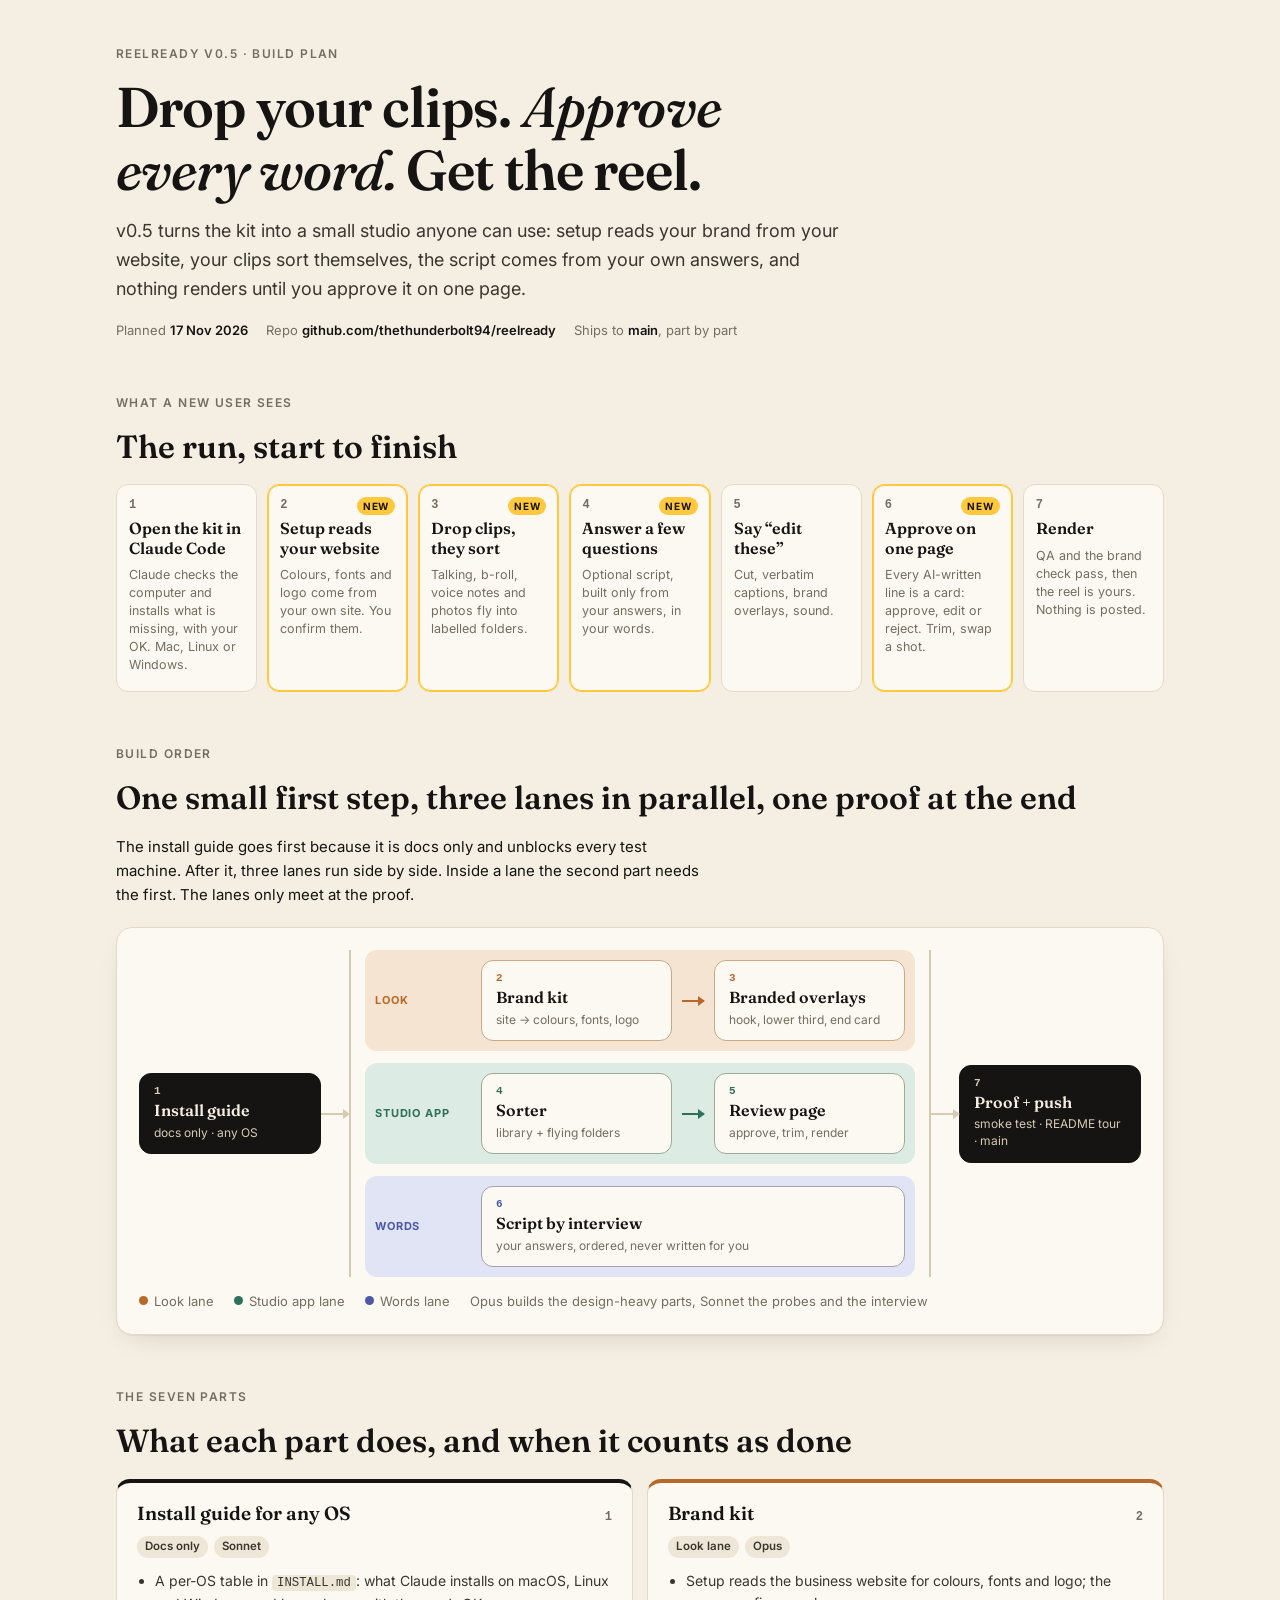
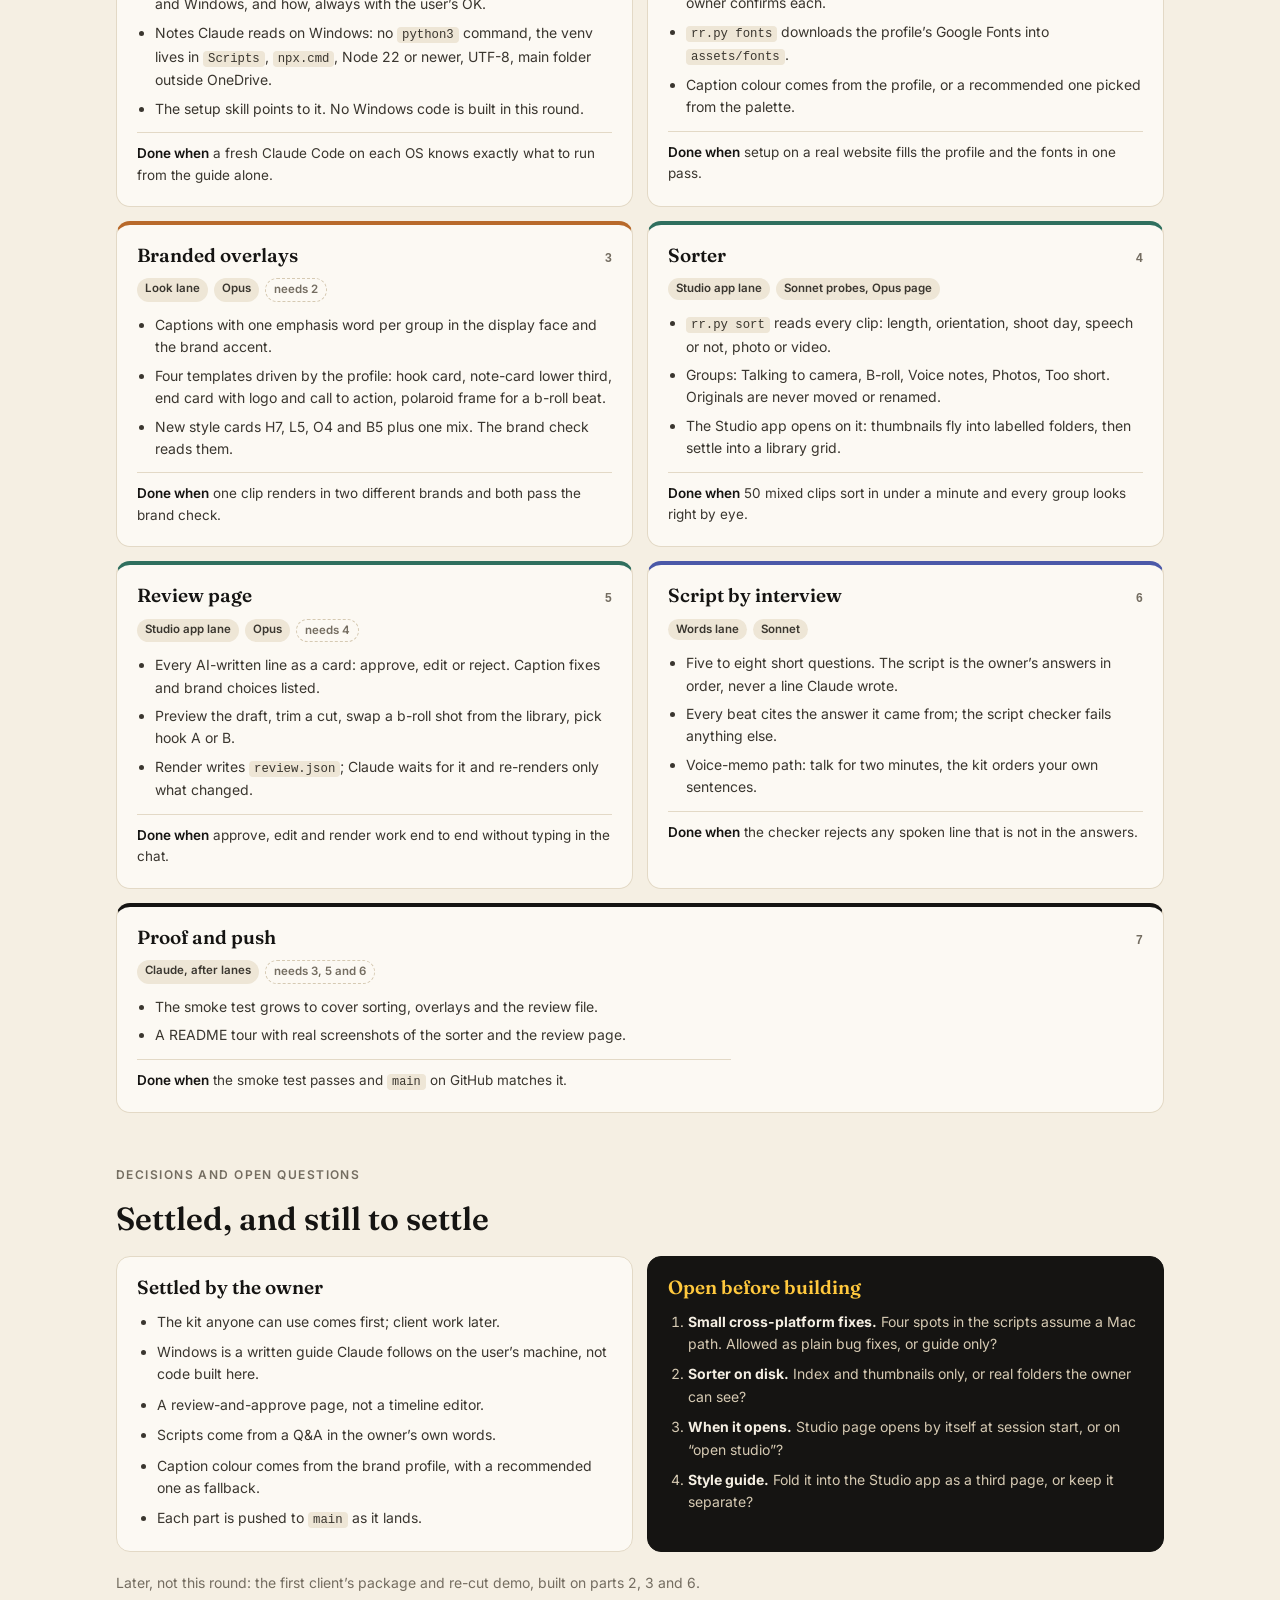
==== docs/roadmap-v0.5.html @ e8cb3b05 "docs: v0.5 Studio roadmap (build order visual) and revised plan Kit-first plan: install guide for an" ====
<!doctype html>
<html lang="en">
<head>
<meta charset="utf-8">
<meta name="viewport" content="width=device-width, initial-scale=1, viewport-fit=cover">
<title>ReelReady Studio Roadmap</title>
<meta name="claude:viewport-fit-sides" content="cover">
<link rel="preconnect" href="https://fonts.googleapis.com">
<link rel="preconnect" href="https://fonts.gstatic.com" crossorigin>
<link rel="stylesheet" href="https://fonts.googleapis.com/css2?family=Fraunces:ital,opsz,wght@0,9..144,300..800;1,9..144,300..800&family=Inter:wght@400..800&display=swap">
<style>
/* Layout: one reading column; a lane diagram (start, three parallel lanes, finish) carries the build order. */
:root{
  --bg:#F5EFE3; --paper:#FCF9F3; --panel:#EEE6D6; --ink:#151412; --ink2:#3A362F; --muted:#746D61;
  --line:#E3D9C6; --line2:#D6CAB3; --accent:#FFC83D; --accent-ink:#1B1500;
  --look:#B8692A; --look-bg:#F6E4D2; --app:#2F6F5E; --app-bg:#DCEBE4; --words:#4B59A8; --words-bg:#E1E4F4;
  --shadow:0 1px 0 rgba(21,20,18,.04),0 10px 30px -14px rgba(21,20,18,.2);
  --serif:"Fraunces","Iowan Old Style",Palatino,Georgia,serif;
  --sans:"Inter",ui-sans-serif,system-ui,-apple-system,"Segoe UI",Roboto,Arial,sans-serif;
  --mono:ui-monospace,"SF Mono",Menlo,Consolas,monospace;
}
@media (prefers-color-scheme:dark){:root:not([data-theme="light"]){
  --bg:#12110F; --paper:#1C1B18; --panel:#23211D; --ink:#F4EFE6; --ink2:#D8D1C4; --muted:#A39C8F;
  --line:#2D2A25; --line2:#3B372F; --accent:#FFC83D; --accent-ink:#1B1500;
  --look:#E8A065; --look-bg:#3A2716; --app:#7CC3AE; --app-bg:#17302A; --words:#A3AEEB; --words-bg:#22264A;
  --shadow:0 1px 0 rgba(0,0,0,.2),0 12px 30px -14px rgba(0,0,0,.6); color-scheme:dark }}
:root[data-theme="dark"]{
  --bg:#12110F; --paper:#1C1B18; --panel:#23211D; --ink:#F4EFE6; --ink2:#D8D1C4; --muted:#A39C8F;
  --line:#2D2A25; --line2:#3B372F; --accent:#FFC83D; --accent-ink:#1B1500;
  --look:#E8A065; --look-bg:#3A2716; --app:#7CC3AE; --app-bg:#17302A; --words:#A3AEEB; --words-bg:#22264A;
  --shadow:0 1px 0 rgba(0,0,0,.2),0 12px 30px -14px rgba(0,0,0,.6); color-scheme:dark }
*{box-sizing:border-box}
body{background:var(--bg);color:var(--ink);font:15px/1.6 var(--sans)}
.wrap{max-width:1080px;margin:0 auto;padding-block:40px 72px;
  padding-left:max(16px,env(safe-area-inset-left,0px));padding-right:max(16px,env(safe-area-inset-right,0px));
  display:flex;flex-direction:column;gap:56px}
h1,h2,h3{font-family:var(--serif);font-weight:600;line-height:1.12;text-wrap:balance;margin:0}
h1{font-size:clamp(34px,6vw,56px);letter-spacing:-.015em}
h1 em{font-style:italic;font-weight:500}
h2{font-size:clamp(24px,3.4vw,32px)}
h3{font-size:19px}
p{margin:0;max-width:66ch}
.eyebrow{font:600 12px/1 var(--sans);letter-spacing:.12em;text-transform:uppercase;color:var(--muted)}
.lede{font-size:18px;color:var(--ink2)}
code{font-family:var(--mono);font-size:.88em;background:var(--panel);padding:1px 5px;border-radius:4px}
header{display:flex;flex-direction:column;gap:16px}
.stamp{display:flex;flex-wrap:wrap;gap:8px 18px;color:var(--muted);font-size:13px}
.stamp b{color:var(--ink);font-weight:600}
section{display:flex;flex-direction:column;gap:20px}

/* journey */
.journey{list-style:none;margin:0;padding:0;display:grid;grid-template-columns:repeat(7,minmax(0,1fr));gap:10px;counter-reset:j}
.journey li{background:var(--paper);border:1px solid var(--line);border-radius:12px;padding:14px 12px 16px;
  display:flex;flex-direction:column;gap:8px;min-width:0;position:relative}
.journey li::before{counter-increment:j;content:counter(j);font:600 12px/1 var(--mono);color:var(--muted)}
.journey li strong{font-family:var(--serif);font-size:16px;font-weight:600;line-height:1.2}
.journey li span{font-size:12.5px;color:var(--muted);line-height:1.45}
.journey li.new{border-color:var(--accent);box-shadow:inset 0 0 0 1px var(--accent)}
.journey li.new::after{content:"new";position:absolute;top:12px;right:12px;font:700 10px/1 var(--sans);
  letter-spacing:.08em;text-transform:uppercase;background:var(--accent);color:var(--accent-ink);padding:4px 6px;border-radius:99px}

/* lane diagram */
.diagram{background:var(--paper);border:1px solid var(--line);border-radius:16px;padding:22px;box-shadow:var(--shadow);overflow-x:auto}
.flow{display:grid;grid-template-columns:minmax(150px,1fr) 28px minmax(0,3.2fr) 28px minmax(150px,1fr);align-items:center;min-width:760px}
.arrow{height:2px;background:var(--line2);position:relative}
.arrow::after{content:"";position:absolute;right:-1px;top:-4px;border:5px solid transparent;border-left:7px solid var(--line2);border-right:0}
.node{border:1px solid var(--line2);border-radius:12px;padding:12px 14px;background:var(--bg);display:flex;flex-direction:column;gap:4px;min-width:0}
.node .n{font:600 11px/1 var(--mono);color:var(--muted)}
.node b{font-family:var(--serif);font-size:16px;font-weight:600;line-height:1.2}
.node small{font-size:12px;color:var(--muted);line-height:1.4}
.node.edge{background:var(--ink);border-color:var(--ink);color:var(--bg)}
.node.edge .n,.node.edge small{color:var(--line2)}
.lanes{display:flex;flex-direction:column;gap:12px;border-left:2px solid var(--line2);border-right:2px solid var(--line2);padding:0 14px}
.lane{display:grid;grid-template-columns:96px minmax(0,1fr) 22px minmax(0,1fr);align-items:center;gap:10px;
  border-radius:12px;padding:10px;background:var(--lane-bg)}
.lane .tag{font:700 11px/1.2 var(--sans);letter-spacing:.08em;text-transform:uppercase;color:var(--lane)}
.lane .node{background:var(--paper);border-color:color-mix(in srgb,var(--lane) 35%,var(--line2))}
.lane .node .n{color:var(--lane)}
.lane .lone{grid-column:2 / span 3}
.lane.look{--lane:var(--look);--lane-bg:var(--look-bg)}
.lane.app{--lane:var(--app);--lane-bg:var(--app-bg)}
.lane.words{--lane:var(--words);--lane-bg:var(--words-bg)}
.lane .arrow{background:var(--lane)}
.lane .arrow::after{border-left-color:var(--lane)}
.legend{display:flex;flex-wrap:wrap;gap:8px 20px;font-size:13px;color:var(--muted);padding-top:14px}
.legend i{display:inline-block;width:9px;height:9px;border-radius:99px;margin-right:6px;vertical-align:1px}

/* parts */
.parts{display:grid;grid-template-columns:repeat(2,minmax(0,1fr));gap:14px}
.part{background:var(--paper);border:1px solid var(--line);border-radius:14px;padding:20px;display:flex;flex-direction:column;gap:12px;min-width:0;
  border-top:4px solid var(--lane,var(--ink))}
.part.look{--lane:var(--look)} .part.app{--lane:var(--app)} .part.words{--lane:var(--words)}
.part .top{display:flex;justify-content:space-between;align-items:baseline;gap:12px}
.part .top .n{font:600 12px/1 var(--mono);color:var(--muted)}
.meta{display:flex;flex-wrap:wrap;gap:6px}
.chip{font:600 11.5px/1 var(--sans);padding:5px 8px;border-radius:99px;background:var(--panel);color:var(--ink2);white-space:nowrap}
.chip.dep{background:transparent;border:1px dashed var(--line2);color:var(--muted)}
.part ul{margin:0;padding-left:18px;display:flex;flex-direction:column;gap:6px;color:var(--ink2);font-size:14px}
.done{font-size:13.5px;border-top:1px solid var(--line);padding-top:10px;color:var(--ink2)}
.done b{font-weight:600;color:var(--ink)}
.part.full{grid-column:1 / -1}

/* decisions + questions */
.two{display:grid;grid-template-columns:repeat(2,minmax(0,1fr));gap:14px}
.box{background:var(--paper);border:1px solid var(--line);border-radius:14px;padding:20px;display:flex;flex-direction:column;gap:12px;min-width:0}
.box ol,.box ul{margin:0;padding-left:20px;display:flex;flex-direction:column;gap:8px;font-size:14px;color:var(--ink2)}
.box.ask{background:var(--ink);color:var(--bg);border-color:var(--ink)}
.box.ask h3{color:var(--accent)}
.box.ask ol{color:var(--line2)}
.box.ask b{color:var(--bg)}
.later{font-size:14px;color:var(--muted)}

@media (max-width:860px){
  .journey{grid-template-columns:repeat(2,minmax(0,1fr))}
  .parts,.two{grid-template-columns:minmax(0,1fr)}
}
@media (max-width:420px){.journey{grid-template-columns:minmax(0,1fr)}}
@media (prefers-reduced-motion:no-preference){
  .journey li{animation:rise .5s both;animation-delay:calc(var(--i,0) * 60ms)}
  @keyframes rise{from{transform:translateY(6px)}to{transform:none}}
}
a:focus-visible{outline:2px solid var(--accent);outline-offset:2px}
</style>
</head>
<body>
<div class="wrap">
  <header>
    <span class="eyebrow">ReelReady v0.5 · build plan</span>
    <h1>Drop your clips. <em>Approve every word.</em> Get the reel.</h1>
    <p class="lede">v0.5 turns the kit into a small studio anyone can use: setup reads your brand from your website, your clips sort themselves, the script comes from your own answers, and nothing renders until you approve it on one page.</p>
    <div class="stamp"><span>Planned <b>17 Nov 2026</b></span><span>Repo <b>github.com/thethunderbolt94/reelready</b></span><span>Ships to <b>main</b>, part by part</span></div>
  </header>

  <section aria-labelledby="journey-h">
    <span class="eyebrow">What a new user sees</span>
    <h2 id="journey-h">The run, start to finish</h2>
    <ol class="journey">
      <li style="--i:0"><strong>Open the kit in Claude Code</strong><span>Claude checks the computer and installs what is missing, with your OK. Mac, Linux or Windows.</span></li>
      <li class="new" style="--i:1"><strong>Setup reads your website</strong><span>Colours, fonts and logo come from your own site. You confirm them.</span></li>
      <li class="new" style="--i:2"><strong>Drop clips, they sort</strong><span>Talking, b-roll, voice notes and photos fly into labelled folders.</span></li>
      <li class="new" style="--i:3"><strong>Answer a few questions</strong><span>Optional script, built only from your answers, in your words.</span></li>
      <li style="--i:4"><strong>Say “edit these”</strong><span>Cut, verbatim captions, brand overlays, sound.</span></li>
      <li class="new" style="--i:5"><strong>Approve on one page</strong><span>Every AI-written line is a card: approve, edit or reject. Trim, swap a shot.</span></li>
      <li style="--i:6"><strong>Render</strong><span>QA and the brand check pass, then the reel is yours. Nothing is posted.</span></li>
    </ol>
  </section>

  <section aria-labelledby="order-h">
    <span class="eyebrow">Build order</span>
    <h2 id="order-h">One small first step, three lanes in parallel, one proof at the end</h2>
    <p>The install guide goes first because it is docs only and unblocks every test machine. After it, three lanes run side by side. Inside a lane the second part needs the first. The lanes only meet at the proof.</p>
    <div class="diagram" role="img" aria-label="Build order: 1 install guide, then three parallel lanes: Look (2 brand kit then 3 branded overlays), Studio app (4 sorter then 5 review page), Words (6 script by interview), all ending in 7 proof and push.">
      <div class="flow">
        <div class="node edge"><span class="n">1</span><b>Install guide</b><small>docs only · any OS</small></div>
        <div class="arrow"></div>
        <div class="lanes">
          <div class="lane look"><span class="tag">Look</span>
            <div class="node"><span class="n">2</span><b>Brand kit</b><small>site → colours, fonts, logo</small></div>
            <div class="arrow"></div>
            <div class="node"><span class="n">3</span><b>Branded overlays</b><small>hook, lower third, end card</small></div>
          </div>
          <div class="lane app"><span class="tag">Studio app</span>
            <div class="node"><span class="n">4</span><b>Sorter</b><small>library + flying folders</small></div>
            <div class="arrow"></div>
            <div class="node"><span class="n">5</span><b>Review page</b><small>approve, trim, render</small></div>
          </div>
          <div class="lane words"><span class="tag">Words</span>
            <div class="node lone"><span class="n">6</span><b>Script by interview</b><small>your answers, ordered, never written for you</small></div>
          </div>
        </div>
        <div class="arrow"></div>
        <div class="node edge"><span class="n">7</span><b>Proof + push</b><small>smoke test · README tour · main</small></div>
      </div>
      <div class="legend"><span><i style="background:var(--look)"></i>Look lane</span><span><i style="background:var(--app)"></i>Studio app lane</span><span><i style="background:var(--words)"></i>Words lane</span><span>Opus builds the design-heavy parts, Sonnet the probes and the interview</span></div>
    </div>
  </section>

  <section aria-labelledby="parts-h">
    <span class="eyebrow">The seven parts</span>
    <h2 id="parts-h">What each part does, and when it counts as done</h2>
    <div class="parts">
      <article class="part">
        <div class="top"><h3>Install guide for any OS</h3><span class="n">1</span></div>
        <div class="meta"><span class="chip">Docs only</span><span class="chip">Sonnet</span></div>
        <ul>
          <li>A per-OS table in <code>INSTALL.md</code>: what Claude installs on macOS, Linux and Windows, and how, always with the user’s OK.</li>
          <li>Notes Claude reads on Windows: no <code>python3</code> command, the venv lives in <code>Scripts</code>, <code>npx.cmd</code>, Node 22 or newer, UTF-8, main folder outside OneDrive.</li>
          <li>The setup skill points to it. No Windows code is built in this round.</li>
        </ul>
        <p class="done"><b>Done when</b> a fresh Claude Code on each OS knows exactly what to run from the guide alone.</p>
      </article>
      <article class="part look">
        <div class="top"><h3>Brand kit</h3><span class="n">2</span></div>
        <div class="meta"><span class="chip">Look lane</span><span class="chip">Opus</span></div>
        <ul>
          <li>Setup reads the business website for colours, fonts and logo; the owner confirms each.</li>
          <li><code>rr.py fonts</code> downloads the profile’s Google Fonts into <code>assets/fonts</code>.</li>
          <li>Caption colour comes from the profile, or a recommended one picked from the palette.</li>
        </ul>
        <p class="done"><b>Done when</b> setup on a real website fills the profile and the fonts in one pass.</p>
      </article>
      <article class="part look">
        <div class="top"><h3>Branded overlays</h3><span class="n">3</span></div>
        <div class="meta"><span class="chip">Look lane</span><span class="chip">Opus</span><span class="chip dep">needs 2</span></div>
        <ul>
          <li>Captions with one emphasis word per group in the display face and the brand accent.</li>
          <li>Four templates driven by the profile: hook card, note-card lower third, end card with logo and call to action, polaroid frame for a b-roll beat.</li>
          <li>New style cards H7, L5, O4 and B5 plus one mix. The brand check reads them.</li>
        </ul>
        <p class="done"><b>Done when</b> one clip renders in two different brands and both pass the brand check.</p>
      </article>
      <article class="part app">
        <div class="top"><h3>Sorter</h3><span class="n">4</span></div>
        <div class="meta"><span class="chip">Studio app lane</span><span class="chip">Sonnet probes, Opus page</span></div>
        <ul>
          <li><code>rr.py sort</code> reads every clip: length, orientation, shoot day, speech or not, photo or video.</li>
          <li>Groups: Talking to camera, B-roll, Voice notes, Photos, Too short. Originals are never moved or renamed.</li>
          <li>The Studio app opens on it: thumbnails fly into labelled folders, then settle into a library grid.</li>
        </ul>
        <p class="done"><b>Done when</b> 50 mixed clips sort in under a minute and every group looks right by eye.</p>
      </article>
      <article class="part app">
        <div class="top"><h3>Review page</h3><span class="n">5</span></div>
        <div class="meta"><span class="chip">Studio app lane</span><span class="chip">Opus</span><span class="chip dep">needs 4</span></div>
        <ul>
          <li>Every AI-written line as a card: approve, edit or reject. Caption fixes and brand choices listed.</li>
          <li>Preview the draft, trim a cut, swap a b-roll shot from the library, pick hook A or B.</li>
          <li>Render writes <code>review.json</code>; Claude waits for it and re-renders only what changed.</li>
        </ul>
        <p class="done"><b>Done when</b> approve, edit and render work end to end without typing in the chat.</p>
      </article>
      <article class="part words">
        <div class="top"><h3>Script by interview</h3><span class="n">6</span></div>
        <div class="meta"><span class="chip">Words lane</span><span class="chip">Sonnet</span></div>
        <ul>
          <li>Five to eight short questions. The script is the owner’s answers in order, never a line Claude wrote.</li>
          <li>Every beat cites the answer it came from; the script checker fails anything else.</li>
          <li>Voice-memo path: talk for two minutes, the kit orders your own sentences.</li>
        </ul>
        <p class="done"><b>Done when</b> the checker rejects any spoken line that is not in the answers.</p>
      </article>
      <article class="part full">
        <div class="top"><h3>Proof and push</h3><span class="n">7</span></div>
        <div class="meta"><span class="chip">Claude, after lanes</span><span class="chip dep">needs 3, 5 and 6</span></div>
        <ul>
          <li>The smoke test grows to cover sorting, overlays and the review file.</li>
          <li>A README tour with real screenshots of the sorter and the review page.</li>
        </ul>
        <p class="done"><b>Done when</b> the smoke test passes and <code>main</code> on GitHub matches it.</p>
      </article>
    </div>
  </section>

  <section aria-labelledby="dec-h">
    <span class="eyebrow">Decisions and open questions</span>
    <h2 id="dec-h">Settled, and still to settle</h2>
    <div class="two">
      <div class="box">
        <h3>Settled by the owner</h3>
        <ul>
          <li>The kit anyone can use comes first; client work later.</li>
          <li>Windows is a written guide Claude follows on the user’s machine, not code built here.</li>
          <li>A review-and-approve page, not a timeline editor.</li>
          <li>Scripts come from a Q&amp;A in the owner’s own words.</li>
          <li>Caption colour comes from the brand profile, with a recommended one as fallback.</li>
          <li>Each part is pushed to <code>main</code> as it lands.</li>
        </ul>
      </div>
      <div class="box ask">
        <h3>Open before building</h3>
        <ol>
          <li><b>Small cross-platform fixes.</b> Four spots in the scripts assume a Mac path. Allowed as plain bug fixes, or guide only?</li>
          <li><b>Sorter on disk.</b> Index and thumbnails only, or real folders the owner can see?</li>
          <li><b>When it opens.</b> Studio page opens by itself at session start, or on “open studio”?</li>
          <li><b>Style guide.</b> Fold it into the Studio app as a third page, or keep it separate?</li>
        </ol>
      </div>
    </div>
    <p class="later">Later, not this round: the first client’s package and re-cut demo, built on parts 2, 3 and 6.</p>
  </section>
</div>

</body>
</html>
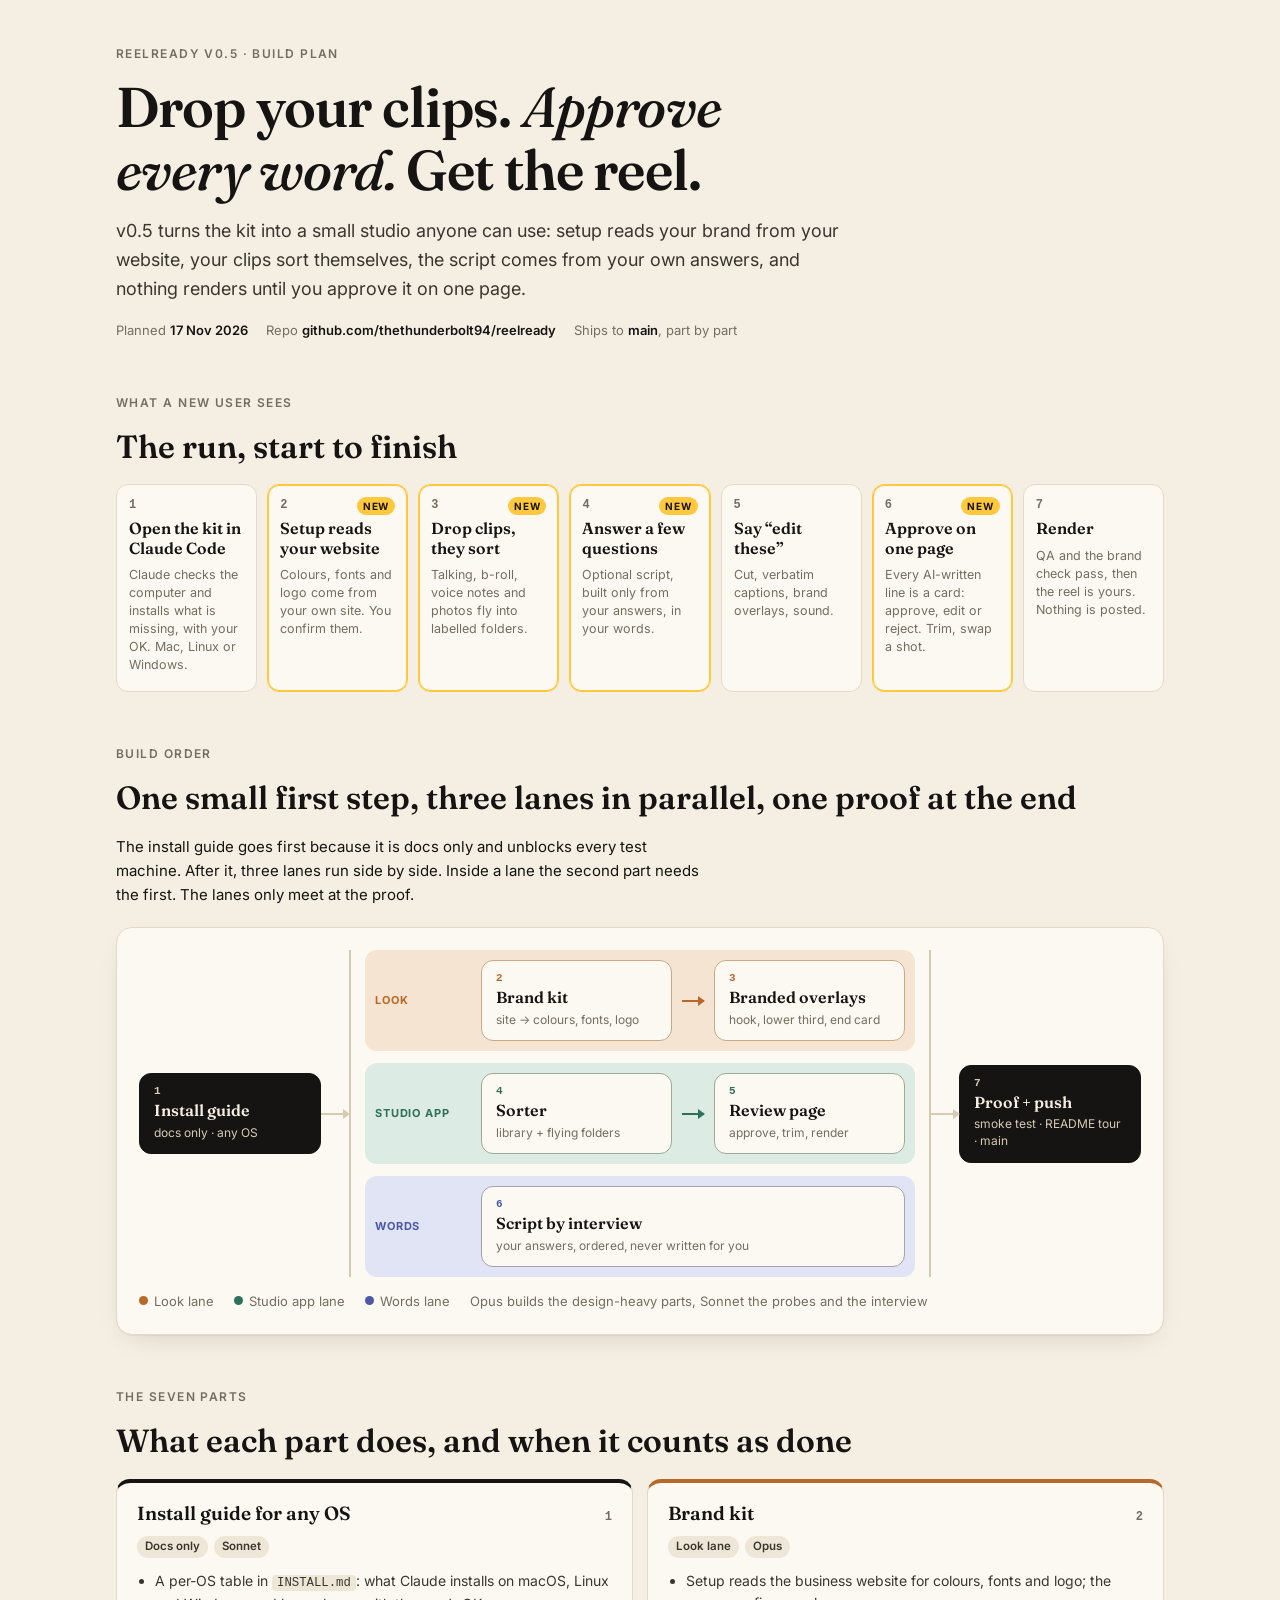
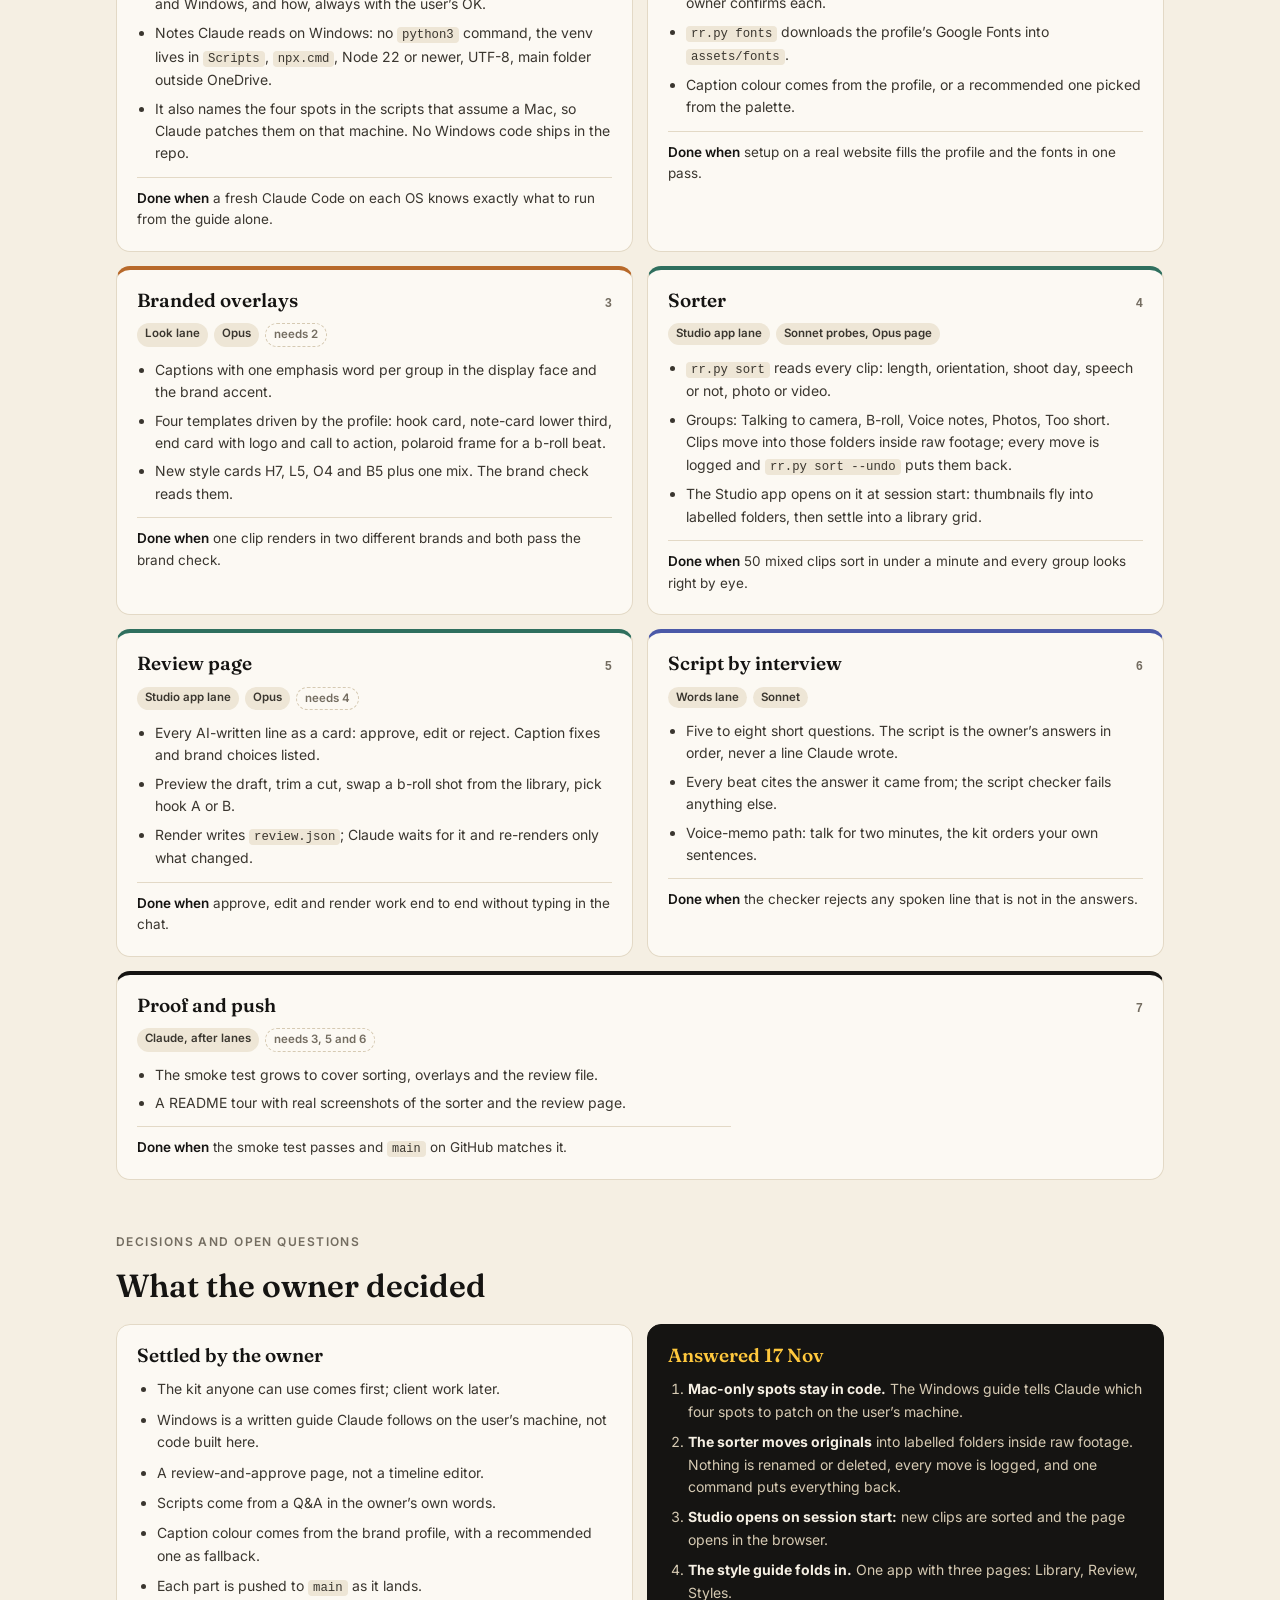
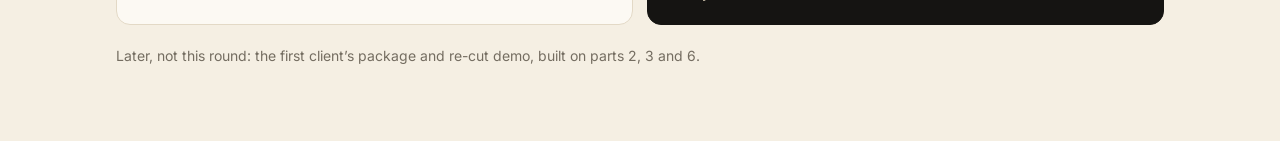
==== commit 90282217: "plan: record the owner's v0.5 answers (guide-only Windows, sorter moves with undo, studio on start, " ====
--- a/docs/roadmap-v0.5.html
+++ b/docs/roadmap-v0.5.html
@@ -185,7 +185,7 @@
         <ul>
           <li>A per-OS table in <code>INSTALL.md</code>: what Claude installs on macOS, Linux and Windows, and how, always with the user’s OK.</li>
           <li>Notes Claude reads on Windows: no <code>python3</code> command, the venv lives in <code>Scripts</code>, <code>npx.cmd</code>, Node 22 or newer, UTF-8, main folder outside OneDrive.</li>
-          <li>The setup skill points to it. No Windows code is built in this round.</li>
+          <li>It also names the four spots in the scripts that assume a Mac, so Claude patches them on that machine. No Windows code ships in the repo.</li>
         </ul>
         <p class="done"><b>Done when</b> a fresh Claude Code on each OS knows exactly what to run from the guide alone.</p>
       </article>
@@ -214,8 +214,8 @@
         <div class="meta"><span class="chip">Studio app lane</span><span class="chip">Sonnet probes, Opus page</span></div>
         <ul>
           <li><code>rr.py sort</code> reads every clip: length, orientation, shoot day, speech or not, photo or video.</li>
-          <li>Groups: Talking to camera, B-roll, Voice notes, Photos, Too short. Originals are never moved or renamed.</li>
-          <li>The Studio app opens on it: thumbnails fly into labelled folders, then settle into a library grid.</li>
+          <li>Groups: Talking to camera, B-roll, Voice notes, Photos, Too short. Clips move into those folders inside raw footage; every move is logged and <code>rr.py sort --undo</code> puts them back.</li>
+          <li>The Studio app opens on it at session start: thumbnails fly into labelled folders, then settle into a library grid.</li>
         </ul>
         <p class="done"><b>Done when</b> 50 mixed clips sort in under a minute and every group looks right by eye.</p>
       </article>
@@ -253,7 +253,7 @@
 
   <section aria-labelledby="dec-h">
     <span class="eyebrow">Decisions and open questions</span>
-    <h2 id="dec-h">Settled, and still to settle</h2>
+    <h2 id="dec-h">What the owner decided</h2>
     <div class="two">
       <div class="box">
         <h3>Settled by the owner</h3>
@@ -267,12 +267,12 @@
         </ul>
       </div>
       <div class="box ask">
-        <h3>Open before building</h3>
+        <h3>Answered 17 Nov</h3>
         <ol>
-          <li><b>Small cross-platform fixes.</b> Four spots in the scripts assume a Mac path. Allowed as plain bug fixes, or guide only?</li>
-          <li><b>Sorter on disk.</b> Index and thumbnails only, or real folders the owner can see?</li>
-          <li><b>When it opens.</b> Studio page opens by itself at session start, or on “open studio”?</li>
-          <li><b>Style guide.</b> Fold it into the Studio app as a third page, or keep it separate?</li>
+          <li><b>Mac-only spots stay in code.</b> The Windows guide tells Claude which four spots to patch on the user’s machine.</li>
+          <li><b>The sorter moves originals</b> into labelled folders inside raw footage. Nothing is renamed or deleted, every move is logged, and one command puts everything back.</li>
+          <li><b>Studio opens on session start:</b> new clips are sorted and the page opens in the browser.</li>
+          <li><b>The style guide folds in.</b> One app with three pages: Library, Review, Styles.</li>
         </ol>
       </div>
     </div>
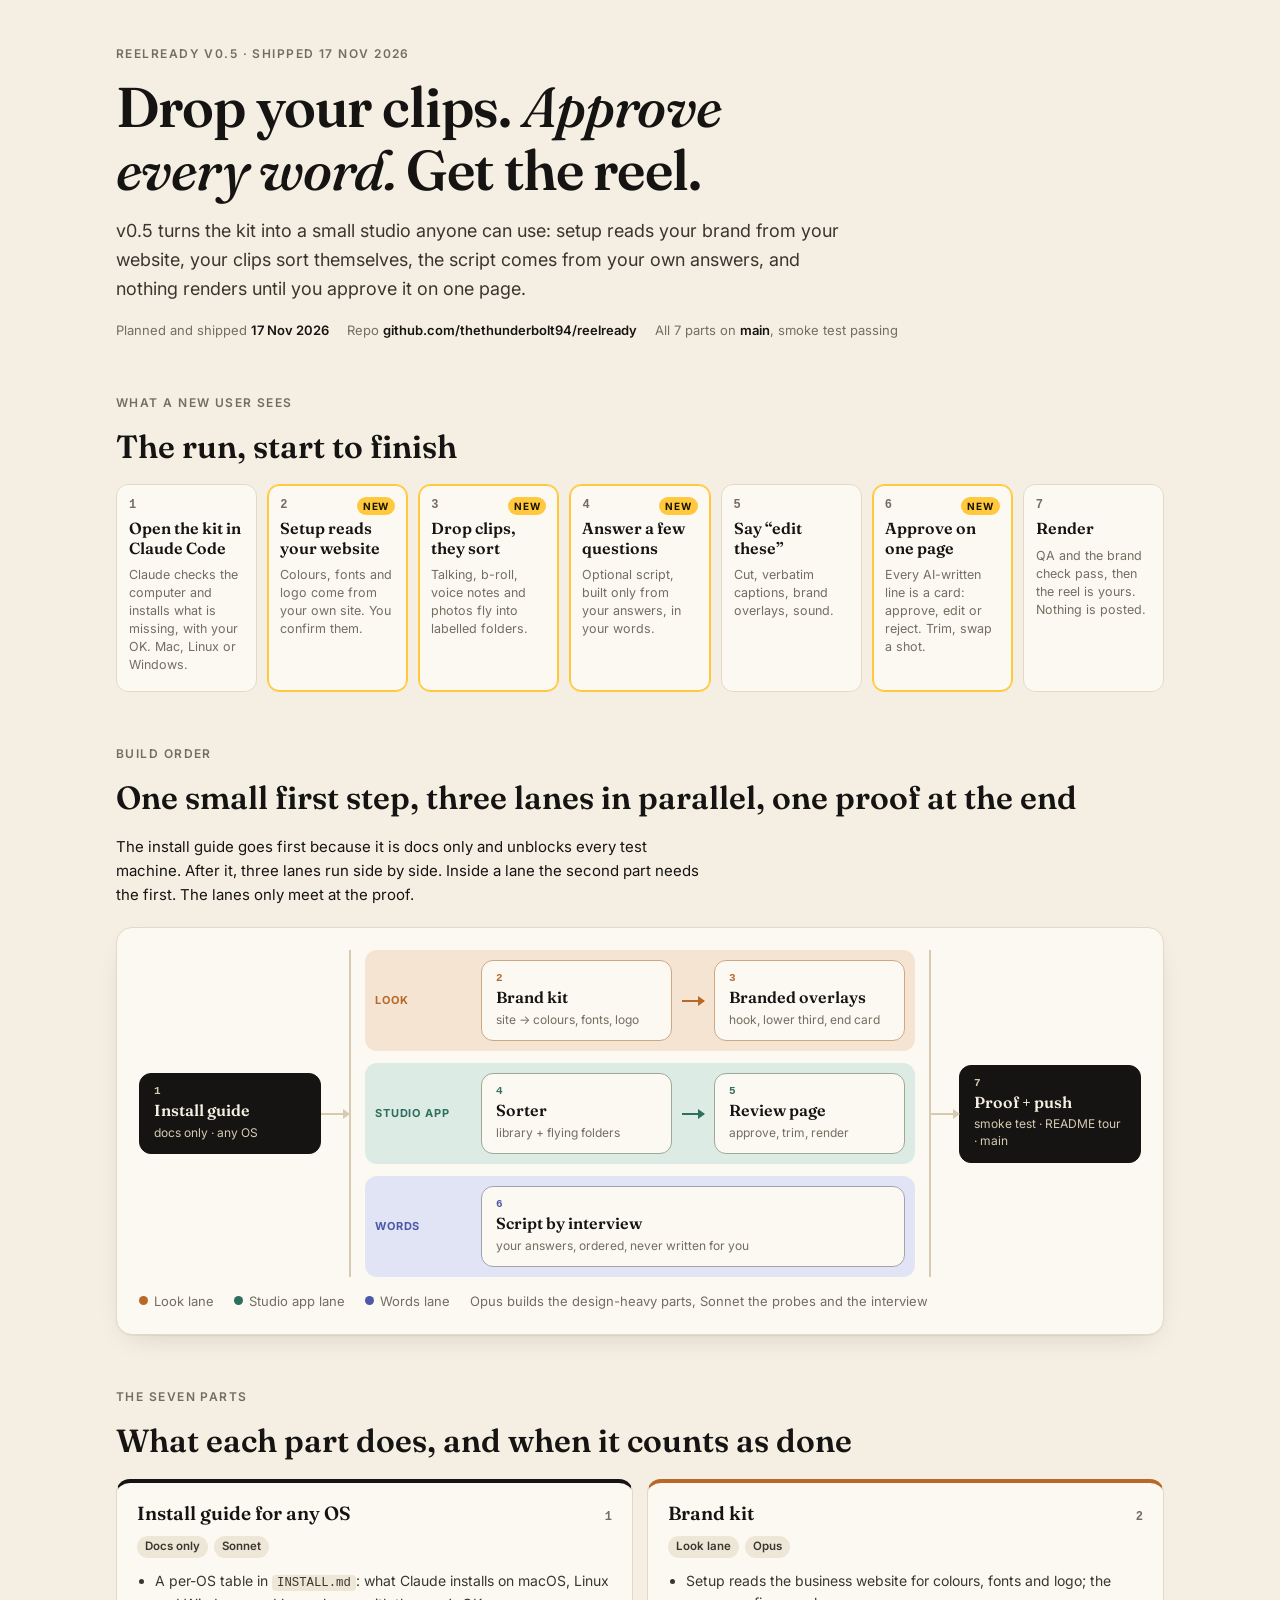
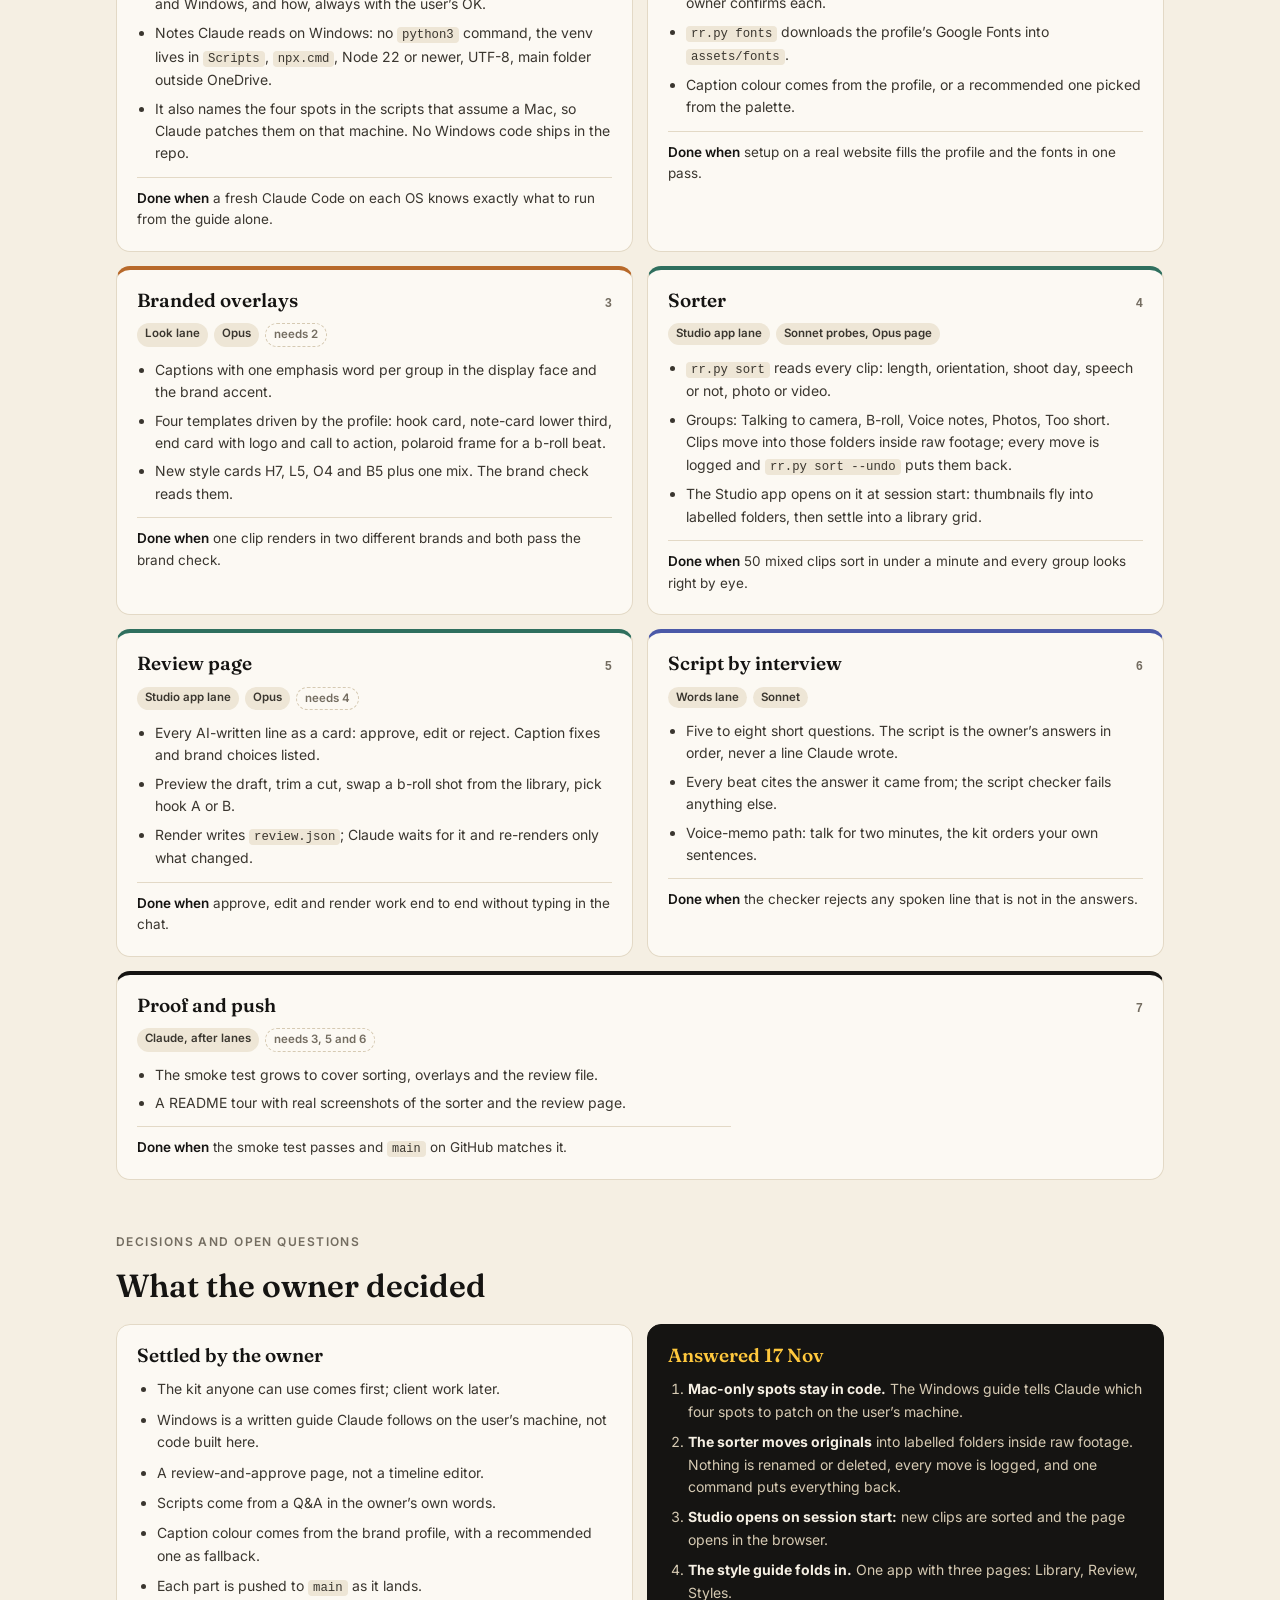
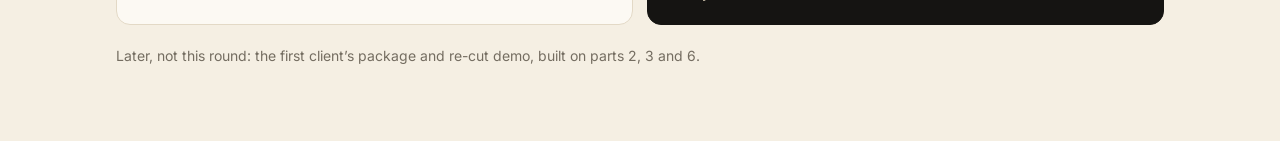
==== commit f89d76e2: "v0.5: README tour (sort GIF, Library, Review, Styles, two-brand overlays), studio safety timeout, pl" ====
--- a/docs/roadmap-v0.5.html
+++ b/docs/roadmap-v0.5.html
@@ -125,10 +125,10 @@
 <body>
 <div class="wrap">
   <header>
-    <span class="eyebrow">ReelReady v0.5 · build plan</span>
+    <span class="eyebrow">ReelReady v0.5 · shipped 17 Nov 2026</span>
     <h1>Drop your clips. <em>Approve every word.</em> Get the reel.</h1>
     <p class="lede">v0.5 turns the kit into a small studio anyone can use: setup reads your brand from your website, your clips sort themselves, the script comes from your own answers, and nothing renders until you approve it on one page.</p>
-    <div class="stamp"><span>Planned <b>17 Nov 2026</b></span><span>Repo <b>github.com/thethunderbolt94/reelready</b></span><span>Ships to <b>main</b>, part by part</span></div>
+    <div class="stamp"><span>Planned and shipped <b>17 Nov 2026</b></span><span>Repo <b>github.com/thethunderbolt94/reelready</b></span><span>All 7 parts on <b>main</b>, smoke test passing</span></div>
   </header>
 
   <section aria-labelledby="journey-h">
